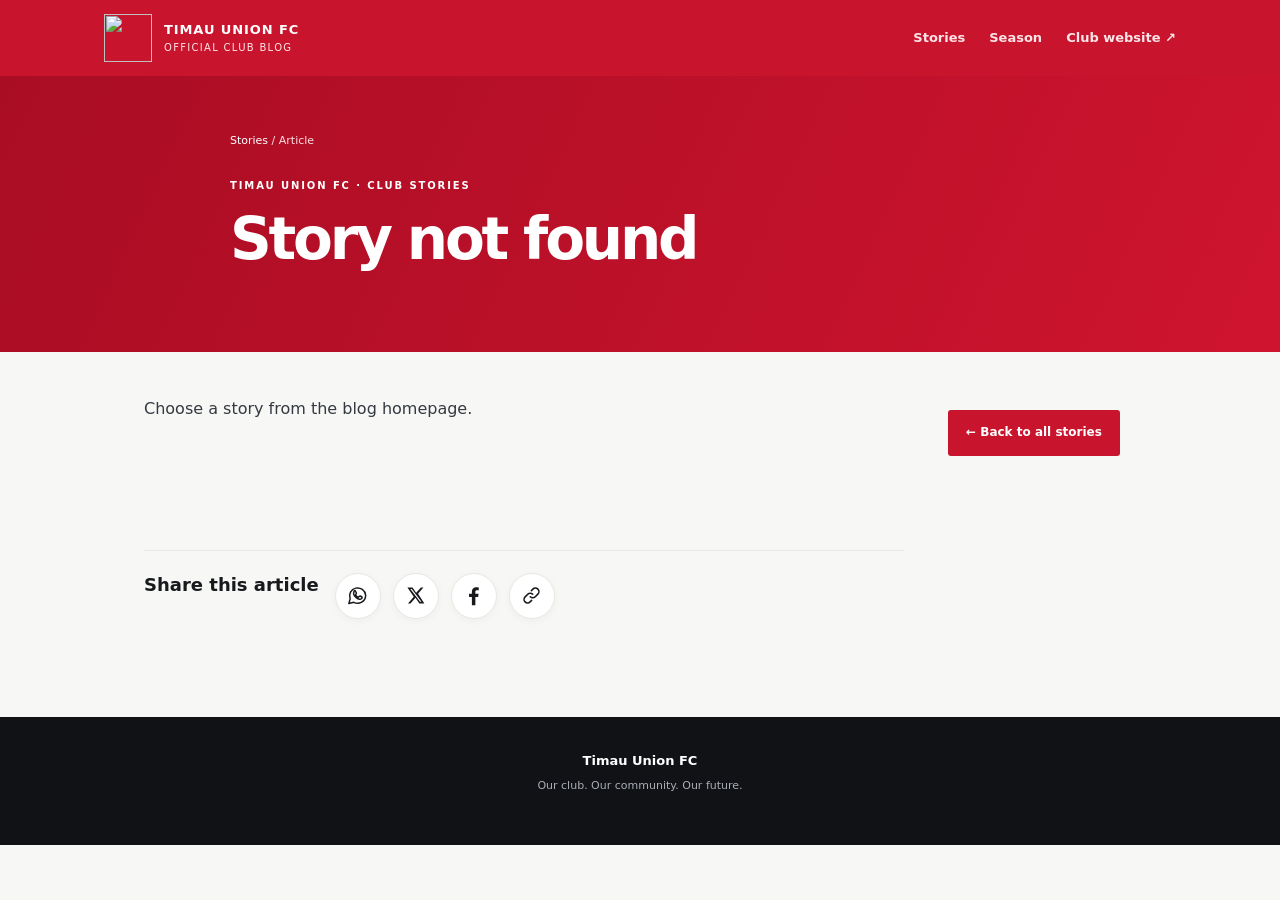
==== stories/betika-meru-football-challenge-2026/index.html @ c13730aa "Add clean URL for Betika Meru Challenge story" ====
<!doctype html>
<html lang="en"><head><meta charset="utf-8"><meta name="viewport" content="width=device-width, initial-scale=1"><title>Timau Union FC story</title><meta name="description" content="Stories from Timau Union FC."><meta name="theme-color" content="#c9142d"><link rel="icon" href="https://timauunionfc.co.ke/assets/club-crest.jpg" type="image/jpeg"><link rel="stylesheet" href="/assets/styles.css"><link rel="stylesheet" href="/assets/blog-content.css"><meta property="og:site_name" content="Timau Union FC Blog"></head>
<body><a class="skip-link" href="#story-main">Skip to story</a><header class="site-header"><div class="header-inner"><a class="brand" href="/"><img src="https://timauunionfc.co.ke/assets/club-crest.jpg" alt="" width="48" height="48"><span><strong>TIMAU UNION FC</strong><small>OFFICIAL CLUB BLOG</small></span></a><nav aria-label="Main navigation"><a href="/">Stories</a><a href="https://timauunionfc.co.ke/season.html">Season</a><a href="https://timauunionfc.co.ke/">Club website ↗</a></nav></div></header><main id="story-main"><header class="article-hero"><div class="article-hero-inner"><div class="breadcrumbs"><a href="/">Stories</a> / Article</div><p class="eyebrow">TIMAU UNION FC · CLUB STORIES</p><h1 id="story-title">Loading story…</h1><p id="story-excerpt" class="article-deck"></p><div class="article-byline" id="story-byline"></div></div></header><article class="article-layout"><div id="story-image-wrap" hidden><img id="story-image" class="dynamic-story-image" alt=""></div><div id="story-body" class="article-content"><p>Loading the article…</p></div><p><a class="button button-red" href="/">← Back to all stories</a></p><section class="story-share" aria-label="Share this article"><h2>Share this article</h2><div class="story-share-links">
<a class="share-icon share-whatsapp" data-share-page data-share="whatsapp" aria-label="Share on WhatsApp" title="Share on WhatsApp" target="_blank" rel="noopener noreferrer"><svg viewBox="0 0 24 24" aria-hidden="true"><path d="M20.5 11.7a8.4 8.4 0 0 1-12.4 7.4L3 20.4l1.3-4.9A8.4 8.4 0 1 1 20.5 11.7Z"/><path d="M8.2 7.6c.2-.5.5-.5.8-.5h.5c.2 0 .4.1.5.5l.8 1.8c.1.3.1.5-.1.7l-.6.7c-.2.2-.2.4 0 .7.6 1 1.4 1.7 2.4 2.2.3.1.5.1.7-.1l.8-.9c.2-.2.4-.3.7-.2l1.7.8c.3.1.4.3.4.5 0 .3-.2 1.1-.7 1.5-.5.5-1.2.7-2 .6-1-.1-2.3-.7-3.7-1.9-1.2-1-2.1-2.3-2.4-3.4-.3-1 .1-2 .4-2.5Z"/></svg></a>
<a class="share-icon share-x" data-share-page data-share="x" aria-label="Share on X" title="Share on X" target="_blank" rel="noopener noreferrer"><svg viewBox="0 0 24 24" aria-hidden="true"><path d="M18.9 2H22l-6.8 7.8L23.2 22h-6.3l-5-7.1L5.7 22H2.5l7.3-8.4L1.8 2h6.5l4.5 6.5L18.9 2Zm-1.1 18h1.7L7.3 3.9H5.5L17.8 20Z"/></svg></a>
<a class="share-icon share-facebook" data-share-page data-share="facebook" aria-label="Share on Facebook" title="Share on Facebook" target="_blank" rel="noopener noreferrer"><svg viewBox="0 0 24 24" aria-hidden="true"><path d="M13.5 22v-8.9h3l.5-3.5h-3.5V7.4c0-1 .3-1.7 1.8-1.7h1.9V2.6c-.9-.1-1.9-.2-2.8-.2-2.8 0-4.7 1.7-4.7 4.8v2.4H6.6v3.5h3.1V22h3.8Z"/></svg></a>
<button class="share-icon share-link" type="button" data-share-copy aria-label="Copy article link" title="Copy article link"><svg viewBox="0 0 24 24" aria-hidden="true"><path d="M10.6 13.4a4 4 0 0 0 5.7 0l3-3a4 4 0 0 0-5.7-5.7l-1.7 1.7"/><path d="M13.4 10.6a4 4 0 0 0-5.7 0l-3 3a4 4 0 0 0 5.7 5.7l1.7-1.7"/></svg></button>
<span class="share-copy-status" aria-live="polite"></span></div></section></article></main><footer class="site-footer"><a class="footer-brand" href="https://timauunionfc.co.ke/">Timau Union FC</a><p>Our club. Our community. Our future.</p></footer><script src="https://cdn.jsdelivr.net/npm/@supabase/supabase-js@2"></script><script src="/assets/blog-config.js"></script><script src="/assets/brand.js" defer></script><script src="/assets/story.js" defer></script><script src="/assets/site.js" defer></script></body></html>
---- assets/styles.css ----
:root{--red:#c9142d;--red-dark:#930c20;--ink:#17191d;--muted:#666b75;--paper:#f7f7f5;--line:#e7e7e4;--white:#fff;--lime:#e5f04a;--max:1120px}
*{box-sizing:border-box}html{scroll-behavior:smooth}body{margin:0;background:var(--paper);color:var(--ink);font-family:Inter,system-ui,-apple-system,BlinkMacSystemFont,"Segoe UI",sans-serif;line-height:1.65}a{color:inherit}img{max-width:100%}.skip-link{position:absolute;left:-9999px;top:8px;background:#fff;padding:10px;z-index:99}.skip-link:focus{left:8px}.site-header{background:#fff;border-bottom:1px solid var(--line)}.header-inner{max-width:var(--max);margin:auto;padding:14px 24px;display:flex;align-items:center;justify-content:space-between;gap:24px}.brand{display:flex;align-items:center;gap:12px;text-decoration:none}.brand img{object-fit:contain}.brand span{display:grid;line-height:1.25}.brand strong{font-size:13px;letter-spacing:.07em}.brand small{font-size:10px;color:var(--muted);letter-spacing:.13em;margin-top:4px}.site-header nav{display:flex;align-items:center;gap:24px;font-size:13px;font-weight:700}.site-header nav a{text-decoration:none;color:#555b63}.site-header nav a:hover,.site-header nav a.active{color:var(--red)}.hero{position:relative;overflow:hidden;background:linear-gradient(115deg,#a90d24 0%,#cf142e 58%,#e3293e 100%);color:#fff;min-height:390px;display:flex;align-items:center}.hero-content{position:relative;z-index:2;width:min(var(--max),100%);margin:auto;padding:66px 24px}.eyebrow{font-size:10px;letter-spacing:.19em;font-weight:800;margin:0 0 14px}.hero .eyebrow{color:#ffe4e7}.hero h1{font-size:clamp(36px,6vw,64px);line-height:1.05;letter-spacing:-.055em;max-width:680px;margin:0;font-weight:900}.hero h1 span{color:var(--lime);display:block}.hero-copy{font-size:16px;color:#ffeaed;max-width:510px;margin:20px 0 28px}.button{display:inline-flex;align-items:center;justify-content:center;gap:12px;text-decoration:none;font-size:12px;font-weight:800;padding:13px 18px;border-radius:3px;transition:transform .15s,background .15s}.button:hover{transform:translateY(-2px)}.button-light{background:#fff;color:var(--red-dark)}.button-red{background:var(--red);color:#fff}.hero-mark{position:absolute;right:max(calc((100vw - var(--max))/2 + 20px),5vw);top:50%;transform:translateY(-50%);width:280px;height:280px;border:2px solid #ffffff22;border-radius:50%;display:grid;place-items:center;color:#ffffff18;font-size:150px;font-weight:900;letter-spacing:-.12em}.hero-mark:before,.hero-mark:after{content:"";position:absolute;border:1px solid #ffffff24;border-radius:50%;inset:22px}.hero-mark:after{inset:48px}.hero-mark i{position:absolute;width:34px;height:34px;border:8px solid var(--lime);border-radius:50%;right:38px;top:62px}.content-section{max-width:var(--max);margin:auto;padding:64px 24px 70px}.section-heading{display:flex;align-items:end;justify-content:space-between;gap:20px;margin-bottom:26px}.eyebrow.red{color:var(--red);margin-bottom:7px}.section-heading h2,.updates-strip h2,.club-banner h2{font-size:clamp(25px,3vw,36px);line-height:1.15;letter-spacing:-.045em;margin:0;font-weight:900}.text-link{font-size:12px;font-weight:800;text-decoration:none;color:var(--red);padding-bottom:5px}.story-grid{display:grid;grid-template-columns:1fr 1fr;gap:22px}.story-card{background:#fff;border:1px solid var(--line);min-width:0}.story-image{min-height:230px;display:flex;flex-direction:column;justify-content:flex-end;position:relative;overflow:hidden;padding:24px;color:#fff;text-decoration:none;background:#222}.image-red{background:linear-gradient(135deg,#79091b,#cf142e 65%,#f15a60)}.image-dark{background:linear-gradient(135deg,#17191d,#373b43 65%,#8d1024)}.story-image:before{content:"";position:absolute;width:210px;height:210px;border:1px solid #ffffff30;border-radius:50%;right:-32px;top:-50px;box-shadow:0 0 0 22px #ffffff08,0 0 0 45px #ffffff06}.story-image:after{content:"";position:absolute;width:90px;height:90px;border:13px solid var(--lime);border-radius:50%;right:45px;top:45px;opacity:.9}.image-kicker,.image-title{position:relative;z-index:1}.image-kicker{font-size:9px;letter-spacing:.18em;font-weight:900;color:var(--lime)}.image-title{font-size:clamp(22px,3vw,34px);font-weight:900;line-height:1.08;letter-spacing:-.04em;max-width:320px;margin-top:8px}.image-ball{position:absolute;right:70px;top:69px;z-index:2;color:#fff;font-size:36px;line-height:1}.story-body{padding:23px 24px 25px}.story-meta{display:flex;gap:9px;flex-wrap:wrap;color:var(--muted);font-size:10px;font-weight:700;margin:0 0 11px}.story-body h3{font-size:21px;line-height:1.25;letter-spacing:-.035em;margin:0 0 12px;font-weight:850}.story-body h3 a{text-decoration:none}.story-body h3 a:hover{color:var(--red)}.story-body>p:not(.story-meta){font-size:13px;color:#5d626b;margin:0 0 18px}.read-link{display:inline-flex;gap:10px;align-items:center;font-size:11px;color:var(--red);font-weight:900;text-decoration:none}.updates-strip{margin-top:40px;padding:27px 30px;background:#efefec;display:flex;justify-content:space-between;align-items:center;gap:24px}.updates-strip h2{font-size:23px}.updates-strip p:not(.eyebrow){font-size:12px;color:#5f636a;max-width:600px;margin:9px 0 0}.updates-strip .eyebrow{color:var(--red);margin-bottom:8px}.club-banner{background:#191b20;color:#fff;padding:42px max(calc((100vw - var(--max))/2 + 24px),24px);display:flex;justify-content:space-between;align-items:center;gap:30px}.club-banner .eyebrow{color:var(--lime)}.club-banner h2{font-size:27px}.club-banner p:not(.eyebrow){color:#bfc2c8;font-size:12px;margin-bottom:0}.banner-links{display:flex;gap:10px;flex-wrap:wrap}.banner-links a{border:1px solid #464950;padding:10px 13px;text-decoration:none;font-size:11px;font-weight:800;border-radius:3px}.banner-links a:hover{border-color:var(--lime)}.site-footer{text-align:center;padding:30px 20px 35px;background:#111216;color:#fff}.footer-brand{font-weight:900;text-decoration:none;font-size:13px}.site-footer p{color:#aaaeb6;font-size:11px;margin:4px 0 15px}.site-footer small{color:#777c85;font-size:10px}.site-footer small a{color:#c5c8ce}.article-hero{background:linear-gradient(115deg,#a90d24,#cf142e);color:#fff;padding:56px 24px 60px}.article-hero-inner{max-width:820px;margin:auto}.breadcrumbs{font-size:11px;color:#ffdfe3;margin-bottom:28px}.breadcrumbs a{color:#fff;text-decoration:none}.article-hero h1{font-size:clamp(34px,6vw,58px);line-height:1.06;letter-spacing:-.055em;margin:0 0 20px;font-weight:900}.article-deck{font-size:17px;max-width:720px;color:#ffe8eb;margin:0 0 22px}.article-byline{font-size:11px;color:#ffdfe3;font-weight:700}.article-layout{max-width:1040px;margin:0 auto;padding:42px 24px 64px;display:grid;grid-template-columns:minmax(0,760px) minmax(180px,1fr);gap:44px}.article-content{font-size:16px;line-height:1.85;color:#353941}.article-content h2{font-size:26px;letter-spacing:-.04em;line-height:1.2;color:var(--ink);margin:34px 0 12px}.article-content p{margin:0 0 20px}.article-content .lead{font-size:18px;color:#25282d}.article-content blockquote{margin:28px 0;padding:4px 0 4px 20px;border-left:4px solid var(--red);font-size:19px;font-weight:800;line-height:1.5;color:#24262b}.article-aside{align-self:start;position:sticky;top:20px}.aside-card{padding:18px;background:#fff;border:1px solid var(--line);margin-bottom:14px}.aside-card h3{font-size:13px;margin:0 0 9px}.aside-card p{font-size:11px;color:var(--muted);margin:0 0 13px}.aside-card a{font-size:11px;font-weight:800;color:var(--red);text-decoration:none}.share-links{display:flex;flex-wrap:wrap;gap:8px}.share-links a{display:inline-block;padding:8px 10px;background:#f1f1ef;color:#282a2e;border-radius:2px;font-size:10px}.story-navigation{display:grid;grid-template-columns:1fr 1fr;gap:12px;margin-top:38px}.story-navigation a{background:#fff;border:1px solid var(--line);padding:16px;text-decoration:none}.story-navigation small{display:block;color:var(--muted);font-size:9px;text-transform:uppercase;letter-spacing:.1em}.story-navigation strong{font-size:12px}.related-section{max-width:1040px;margin:0 auto;padding:0 24px 55px}.related-section h2{font-size:23px;letter-spacing:-.04em}.related-card{background:#fff;border:1px solid var(--line);padding:18px;max-width:500px}.related-card a{font-weight:800;text-decoration:none}.related-card p{font-size:12px;color:var(--muted)}@media(max-width:700px){.header-inner{padding:12px 16px;gap:12px}.brand img{width:40px;height:40px}.brand strong{font-size:11px}.brand small{font-size:8px}.site-header nav{gap:12px;font-size:11px}.site-header nav a:nth-child(2){display:none}.hero{min-height:360px}.hero-content{padding:58px 20px}.hero-mark{right:-90px;width:230px;height:230px;opacity:.55}.hero h1{font-size:clamp(37px,11vw,54px);max-width:510px}.hero-copy{font-size:14px;max-width:430px}.content-section{padding:43px 16px 48px}.section-heading{align-items:start}.section-heading h2{font-size:29px}.text-link{max-width:115px;text-align:right}.story-grid{grid-template-columns:1fr;gap:16px}.story-image{min-height:205px}.story-body{padding:20px}.updates-strip{padding:22px;align-items:start;flex-direction:column}.club-banner{padding:32px 20px;align-items:start;flex-direction:column}.article-hero{padding:36px 20px 42px}.article-hero h1{font-size:clamp(34px,10vw,48px)}.article-deck{font-size:15px}.article-layout{display:block;padding:30px 20px 44px}.article-content{font-size:15px}.article-content h2{font-size:24px}.article-aside{position:static;margin-top:30px}.story-navigation{grid-template-columns:1fr}.related-section{padding:0 20px 40px}}@media(prefers-reduced-motion:reduce){html{scroll-behavior:auto}*,*:before,*:after{transition:none!important}}

/* Blog homepage enhancements: lightweight, responsive and keyboard accessible. */
:focus-visible{outline:3px solid #f3e94b;outline-offset:3px}
.site-header{background:var(--red);color:#fff;border-bottom:0}.site-header nav a,.brand small{color:#ffe5e8}.site-header nav a:hover,.site-header nav a.active{color:#fff;text-decoration:underline;text-underline-offset:5px}.brand strong{color:#fff}.menu-toggle{display:none;border:1px solid #ffffff80;background:transparent;color:#fff;padding:9px 12px;font:inherit;font-size:12px;font-weight:800;border-radius:3px}
.hero{background-image:linear-gradient(90deg,rgba(112,5,24,.97) 0%,rgba(166,9,34,.91) 48%,rgba(139,8,29,.55) 100%),url('/assets/hero-matchday.jpg');background-position:center;background-size:cover}.hero-content{max-width:var(--max);padding-top:62px;padding-bottom:62px}.hero h1{max-width:760px;font-size:clamp(34px,5.2vw,61px)}.hero-copy{max-width:560px}.hero-actions{display:flex;flex-wrap:wrap;gap:10px}.button-whatsapp{background:#fff;color:#126c3b}.hero-photo-slot{display:none}
.category-filters{display:flex;flex-wrap:wrap;gap:8px;margin:0 0 24px}.filter-button{border:1px solid #d7d7d2;background:#fff;color:#303238;padding:10px 15px;border-radius:999px;font:inherit;font-size:12px;font-weight:800;cursor:pointer}.filter-button:hover{border-color:var(--red);color:var(--red)}.filter-button.is-active{background:var(--red);border-color:var(--red);color:#fff}.filter-empty{padding:18px;background:#fff;border:1px dashed #c9c9c3;color:#555b63;font-size:13px}.load-more{display:flex;margin:24px auto 0;border:0;cursor:pointer;font:inherit}.fixture-card{background:#fff;border-left:4px solid var(--red);padding:14px 16px;margin-top:18px;max-width:570px}.fixture-card strong{font-size:14px}.fixture-card p{margin:4px 0 0!important}.support-section{max-width:var(--max);margin:0 auto;padding:38px 24px 48px;display:grid;grid-template-columns:auto minmax(0,1fr) auto;align-items:center;gap:22px;background:#fff}.support-crest img{object-fit:contain}.support-section h2{font-size:clamp(24px,3vw,32px);line-height:1.15;letter-spacing:-.04em;margin:0}.support-section p:not(.eyebrow){font-size:13px;color:#555b63;max-width:680px;margin:10px 0 0}.support-section .eyebrow{margin-bottom:7px}.footer-crest{display:block;object-fit:contain;margin:0 auto 10px}.site-footer .button{margin:8px auto 16px}.site-footer small{display:block}.site-footer small a{text-underline-offset:3px}
@media(max-width:700px){.header-inner{position:relative;flex-wrap:wrap}.menu-toggle{display:block;margin-left:auto}.site-header nav{display:none;width:100%;flex-direction:column;align-items:stretch;gap:0;padding-top:6px}.site-header nav.is-open{display:flex}.site-header nav a{padding:11px 2px;border-top:1px solid #ffffff30}.site-header nav a:nth-child(2){display:block}.hero{min-height:0;background-position:58% center}.hero-content{padding:47px 18px 44px}.hero h1{font-size:clamp(34px,9.6vw,43px);line-height:1.08;max-width:100%;overflow-wrap:break-word}.hero-copy{font-size:14px}.hero-actions{align-items:stretch;flex-direction:column;max-width:280px}.hero-actions .button{width:100%}.category-filters{gap:7px}.filter-button{padding:9px 11px;font-size:11px}.support-section{margin:0;padding:30px 18px;grid-template-columns:48px minmax(0,1fr);gap:14px}.support-crest img{width:46px;height:46px}.support-section .button{grid-column:1/-1;justify-self:start}.updates-strip .button{max-width:100%}.site-footer{padding:28px 16px 32px}}
@media(min-width:701px) and (max-width:900px){.hero-mark{opacity:.35}.site-header nav{gap:14px}}
@media(prefers-reduced-motion:reduce){.button:hover{transform:none}}

.story-search{display:flex;align-items:center;gap:12px;margin:0 0 16px;max-width:560px}.story-search label{font-size:12px;font-weight:800;white-space:nowrap}.story-search input{min-width:0;flex:1;padding:11px 13px;border:1px solid #d7d7d2;border-radius:3px;font:inherit;font-size:13px;background:#fff;color:var(--ink)}.story-search input:focus-visible{outline:3px solid var(--red);outline-offset:2px}.story-card[hidden]{display:none}@media(max-width:420px){.story-search{align-items:stretch;flex-direction:column;gap:5px}.story-search input{width:100%}}

.hero-photo-slot{display:flex;position:absolute;right:max(calc((100vw - var(--max))/2 + 22px),4vw);bottom:30px;z-index:2;flex-direction:column;justify-content:center;gap:5px;width:230px;min-height:96px;padding:16px;border:1px dashed #ffffff90;border-radius:4px;background:#4f0716a8;color:#fff;font-size:12px;font-weight:800}.hero-photo-slot small{font-size:10px;font-weight:500;color:#ffe0e5}@media(max-width:700px){.hero-photo-slot{position:relative;right:auto;bottom:auto;width:auto;min-height:0;margin:0 18px 24px;display:flex}.hero{display:block}.hero-content{padding-bottom:24px}}
---- assets/blog-content.css ----
.story-card-photo{position:absolute;inset:0;width:100%;height:100%;object-fit:cover;opacity:.48}.story-image .image-kicker,.story-image .image-title{z-index:2}.homepage-announcements{display:grid;gap:10px;margin-top:16px}.homepage-announcement,.active-sponsor{background:#fff;border:1px solid var(--line);padding:16px}.homepage-announcement h3,.active-sponsor h3{font-size:16px;line-height:1.3;margin:0 0 6px}.homepage-announcement p,.active-sponsor p{font-size:13px;margin:0 0 8px}.active-sponsors{grid-column:1/-1;display:flex;gap:12px;flex-wrap:wrap;margin-top:18px}.active-sponsors>.eyebrow{width:100%;margin:0}.active-sponsor{flex:1 1 220px;min-width:0}.sponsor-content-image{width:100%;max-height:140px;object-fit:contain;margin-bottom:10px}.dynamic-story-image{display:block;width:100%;max-height:520px;object-fit:cover;margin:0 0 28px}.story-share{display:flex;gap:16px;flex-wrap:wrap;margin:22px 0}.story-share a{font-size:12px;font-weight:800;color:var(--red)}@media(max-width:600px){.story-card-photo{opacity:.38}.active-sponsors{display:grid}.active-sponsor{min-width:0}}
.hero-photo-slot.has-photo{border:0;background:#1b1b1b;padding:0;overflow:hidden;box-shadow:0 12px 35px #5d071b55}
.hero-photo-slot.has-photo #hero-photo-image{display:block;position:absolute;inset:0;width:100%;height:100%;max-width:none;object-fit:cover;opacity:1}
.hero-photo-slot.has-photo:after{content:"";position:absolute;inset:0;background:linear-gradient(0deg,#10111699,transparent 65%);pointer-events:none}
.hero-photo-slot.has-photo .hero-fallback-title{display:none}
.hero-photo-slot.has-photo{min-height:190px;width:270px}
.library-thumb{width:100%;height:100px;max-height:100px;object-fit:cover;border-radius:3px;background:#f2f2f0}
@media(max-width:700px){.hero-photo-slot.has-photo{width:auto;min-height:190px;margin:0 18px 24px}.hero-photo-slot.has-photo #hero-photo-image{min-height:190px}}

.story-share{border-top:1px solid var(--line);padding-top:22px;margin:34px 0}
.story-share h2{font-size:18px;line-height:1.3;margin:0 0 14px;color:var(--ink)}
.story-share-links{display:flex;align-items:center;flex-wrap:wrap;gap:12px}
.story-share-links .share-icon{display:inline-flex;align-items:center;justify-content:center;width:46px;height:46px;padding:0;border:1px solid var(--line);border-radius:50%;background:#fff;color:var(--ink);text-decoration:none;cursor:pointer;box-shadow:0 2px 8px #17191d0a;transition:transform .16s ease,background .16s ease,color .16s ease,border-color .16s ease}
.story-share-links .share-icon svg{display:block;width:21px;height:21px;fill:currentColor}
.story-share-links .share-whatsapp svg{width:23px;height:23px;fill:none;stroke:currentColor;stroke-width:1.55;stroke-linecap:round;stroke-linejoin:round}
.story-share-links .share-x svg{width:19px;height:19px}
.story-share-links .share-facebook svg{width:22px;height:22px}
.story-share-links .share-link svg{fill:none;stroke:currentColor;stroke-width:1.8;stroke-linecap:round;stroke-linejoin:round}
.story-share-links .share-icon:hover{transform:translateY(-2px);background:var(--red);border-color:var(--red);color:#fff}
.story-share-links .share-icon:focus-visible{outline:3px solid var(--lime);outline-offset:3px}
.share-copy-status{font-size:12px;color:var(--muted);min-height:1.5em}
@media(max-width:600px){.story-share-links{gap:10px}.story-share-links .share-icon{width:44px;height:44px}}
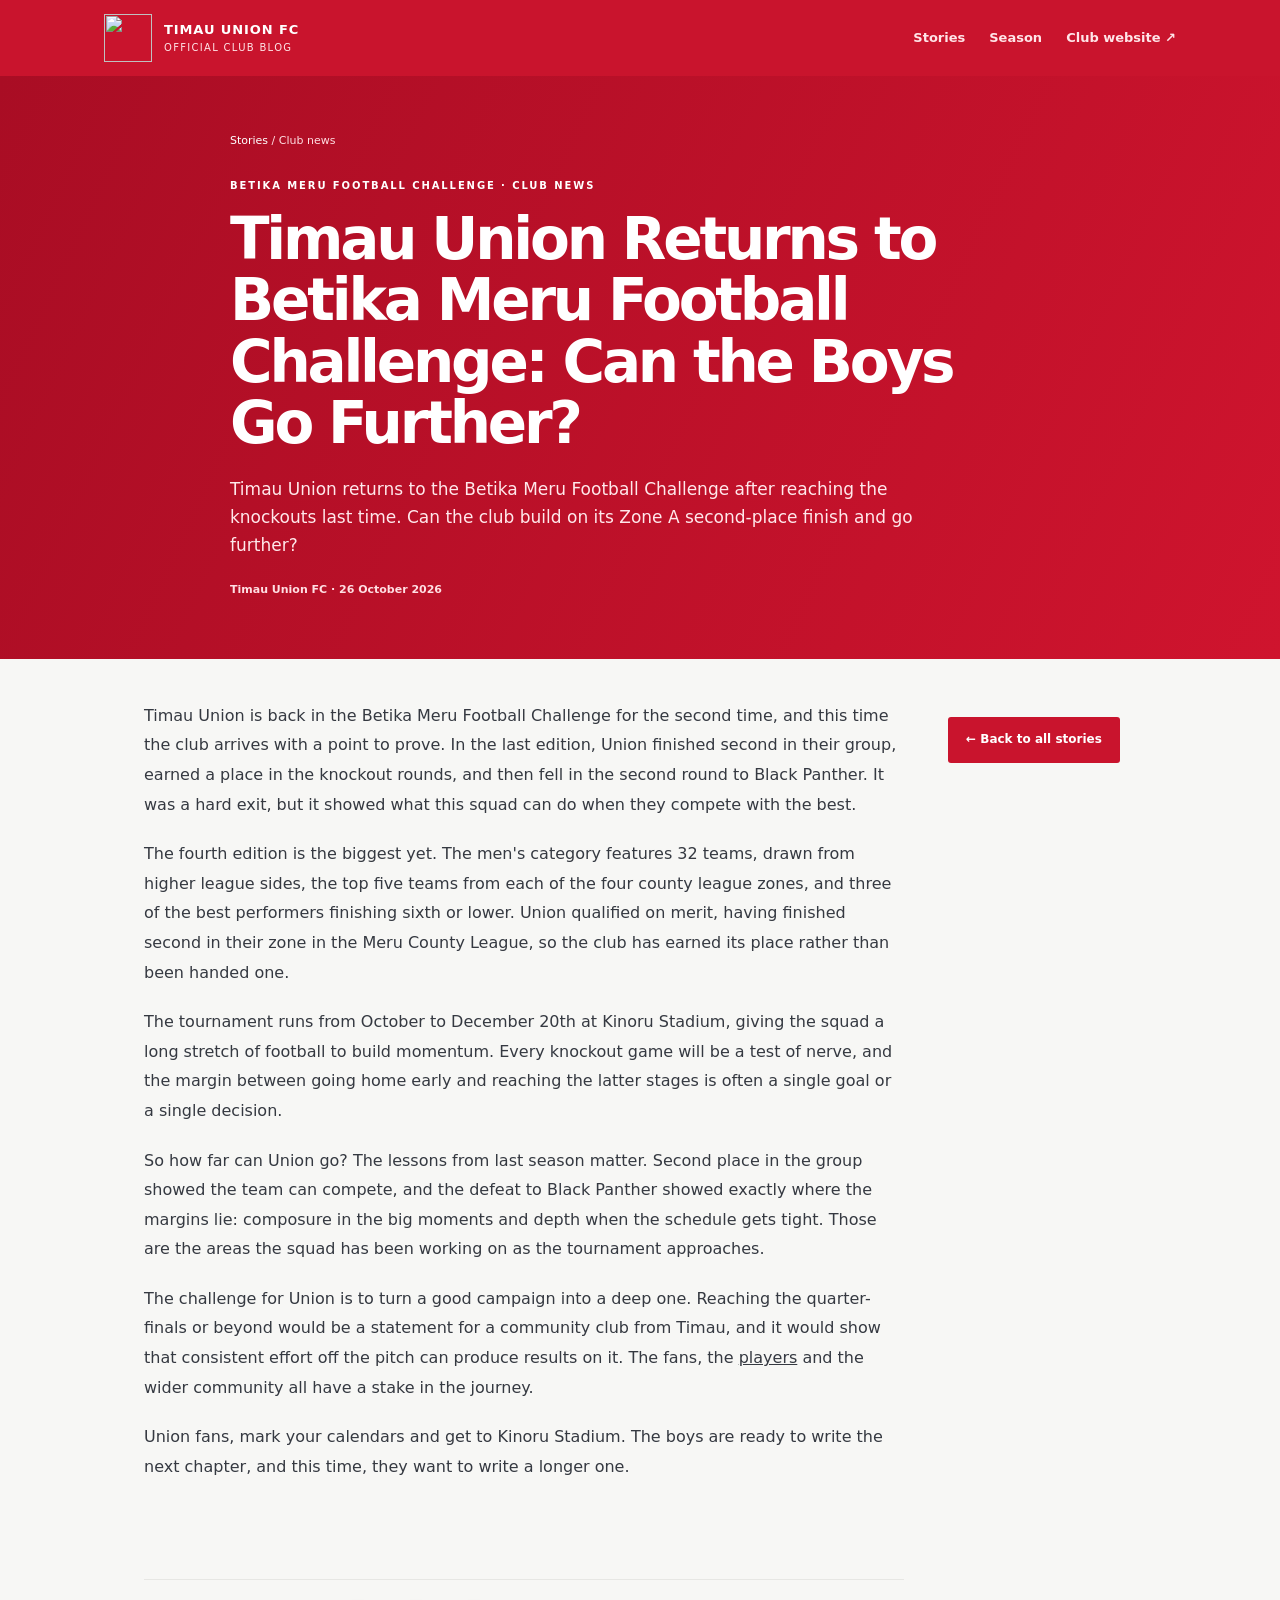
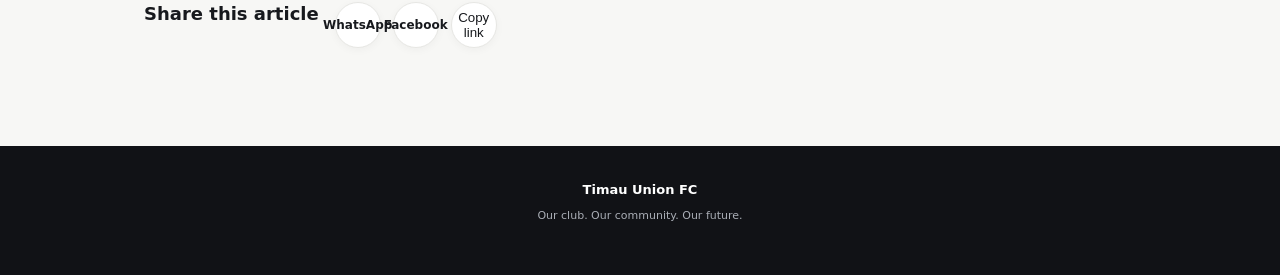
==== commit bf4ea4a8: "Publish Betika Meru Football Challenge story" ====
--- a/stories/betika-meru-football-challenge-2026/index.html
+++ b/stories/betika-meru-football-challenge-2026/index.html
@@ -1,8 +1,8 @@
 <!doctype html>
-<html lang="en"><head><meta charset="utf-8"><meta name="viewport" content="width=device-width, initial-scale=1"><title>Timau Union FC story</title><meta name="description" content="Stories from Timau Union FC."><meta name="theme-color" content="#c9142d"><link rel="icon" href="https://timauunionfc.co.ke/assets/club-crest.jpg" type="image/jpeg"><link rel="stylesheet" href="/assets/styles.css"><link rel="stylesheet" href="/assets/blog-content.css"><meta property="og:site_name" content="Timau Union FC Blog"></head>
-<body><a class="skip-link" href="#story-main">Skip to story</a><header class="site-header"><div class="header-inner"><a class="brand" href="/"><img src="https://timauunionfc.co.ke/assets/club-crest.jpg" alt="" width="48" height="48"><span><strong>TIMAU UNION FC</strong><small>OFFICIAL CLUB BLOG</small></span></a><nav aria-label="Main navigation"><a href="/">Stories</a><a href="https://timauunionfc.co.ke/season.html">Season</a><a href="https://timauunionfc.co.ke/">Club website ↗</a></nav></div></header><main id="story-main"><header class="article-hero"><div class="article-hero-inner"><div class="breadcrumbs"><a href="/">Stories</a> / Article</div><p class="eyebrow">TIMAU UNION FC · CLUB STORIES</p><h1 id="story-title">Loading story…</h1><p id="story-excerpt" class="article-deck"></p><div class="article-byline" id="story-byline"></div></div></header><article class="article-layout"><div id="story-image-wrap" hidden><img id="story-image" class="dynamic-story-image" alt=""></div><div id="story-body" class="article-content"><p>Loading the article…</p></div><p><a class="button button-red" href="/">← Back to all stories</a></p><section class="story-share" aria-label="Share this article"><h2>Share this article</h2><div class="story-share-links">
-<a class="share-icon share-whatsapp" data-share-page data-share="whatsapp" aria-label="Share on WhatsApp" title="Share on WhatsApp" target="_blank" rel="noopener noreferrer"><svg viewBox="0 0 24 24" aria-hidden="true"><path d="M20.5 11.7a8.4 8.4 0 0 1-12.4 7.4L3 20.4l1.3-4.9A8.4 8.4 0 1 1 20.5 11.7Z"/><path d="M8.2 7.6c.2-.5.5-.5.8-.5h.5c.2 0 .4.1.5.5l.8 1.8c.1.3.1.5-.1.7l-.6.7c-.2.2-.2.4 0 .7.6 1 1.4 1.7 2.4 2.2.3.1.5.1.7-.1l.8-.9c.2-.2.4-.3.7-.2l1.7.8c.3.1.4.3.4.5 0 .3-.2 1.1-.7 1.5-.5.5-1.2.7-2 .6-1-.1-2.3-.7-3.7-1.9-1.2-1-2.1-2.3-2.4-3.4-.3-1 .1-2 .4-2.5Z"/></svg></a>
-<a class="share-icon share-x" data-share-page data-share="x" aria-label="Share on X" title="Share on X" target="_blank" rel="noopener noreferrer"><svg viewBox="0 0 24 24" aria-hidden="true"><path d="M18.9 2H22l-6.8 7.8L23.2 22h-6.3l-5-7.1L5.7 22H2.5l7.3-8.4L1.8 2h6.5l4.5 6.5L18.9 2Zm-1.1 18h1.7L7.3 3.9H5.5L17.8 20Z"/></svg></a>
-<a class="share-icon share-facebook" data-share-page data-share="facebook" aria-label="Share on Facebook" title="Share on Facebook" target="_blank" rel="noopener noreferrer"><svg viewBox="0 0 24 24" aria-hidden="true"><path d="M13.5 22v-8.9h3l.5-3.5h-3.5V7.4c0-1 .3-1.7 1.8-1.7h1.9V2.6c-.9-.1-1.9-.2-2.8-.2-2.8 0-4.7 1.7-4.7 4.8v2.4H6.6v3.5h3.1V22h3.8Z"/></svg></a>
-<button class="share-icon share-link" type="button" data-share-copy aria-label="Copy article link" title="Copy article link"><svg viewBox="0 0 24 24" aria-hidden="true"><path d="M10.6 13.4a4 4 0 0 0 5.7 0l3-3a4 4 0 0 0-5.7-5.7l-1.7 1.7"/><path d="M13.4 10.6a4 4 0 0 0-5.7 0l-3 3a4 4 0 0 0 5.7 5.7l1.7-1.7"/></svg></button>
-<span class="share-copy-status" aria-live="polite"></span></div></section></article></main><footer class="site-footer"><a class="footer-brand" href="https://timauunionfc.co.ke/">Timau Union FC</a><p>Our club. Our community. Our future.</p></footer><script src="https://cdn.jsdelivr.net/npm/@supabase/supabase-js@2"></script><script src="/assets/blog-config.js"></script><script src="/assets/brand.js" defer></script><script src="/assets/story.js" defer></script><script src="/assets/site.js" defer></script></body></html>+<html lang="en"><head><meta charset="utf-8"><meta name="viewport" content="width=device-width, initial-scale=1"><title>Timau Union Returns to Betika Meru Football Challenge: Can the Boys Go Further? | Timau Union FC</title><meta name="description" content="Timau Union returns to the Betika Meru Football Challenge after reaching the knockouts last time. Can the club build on its Zone A second-place finish and go further?"><link rel="canonical" href="https://blog.timauunionfc.co.ke/stories/betika-meru-football-challenge-2026/"><link rel="icon" href="https://timauunionfc.co.ke/assets/club-crest.jpg" type="image/jpeg"><link rel="stylesheet" href="/assets/styles.css"><link rel="stylesheet" href="/assets/blog-content.css"><meta property="og:type" content="article"><meta property="og:site_name" content="Timau Union FC Blog"><meta property="og:title" content="Timau Union Returns to Betika Meru Football Challenge: Can the Boys Go Further?"><meta property="og:description" content="Timau Union returns to the Betika Meru Football Challenge after reaching the knockouts last time. Can the club build on its Zone A second-place finish and go further?"><meta property="og:url" content="https://blog.timauunionfc.co.ke/stories/betika-meru-football-challenge-2026/"><meta property="og:image" content="https://timauunionfc.co.ke/assets/club-crest.jpg"><meta name="twitter:card" content="summary"></head>
+<body><a class="skip-link" href="#story-main">Skip to story</a><header class="site-header"><div class="header-inner"><a class="brand" href="/"><img src="https://timauunionfc.co.ke/assets/club-crest.jpg" alt="" width="48" height="48"><span><strong>TIMAU UNION FC</strong><small>OFFICIAL CLUB BLOG</small></span></a><nav aria-label="Main navigation"><a href="/">Stories</a><a href="https://timauunionfc.co.ke/season.html">Season</a><a href="https://timauunionfc.co.ke/">Club website ↗</a></nav></div></header><main id="story-main"><header class="article-hero"><div class="article-hero-inner"><div class="breadcrumbs"><a href="/">Stories</a> / Club news</div><p class="eyebrow">BETIKA MERU FOOTBALL CHALLENGE · CLUB NEWS</p><h1>Timau Union Returns to Betika Meru Football Challenge: Can the Boys Go Further?</h1><p class="article-deck">Timau Union returns to the Betika Meru Football Challenge after reaching the knockouts last time. Can the club build on its Zone A second-place finish and go further?</p><div class="article-byline">Timau Union FC · 26 October 2026</div></div></header><article class="article-layout"><div class="article-content"><p>Timau Union is back in the Betika Meru Football Challenge for the second time, and this time the club arrives with a point to prove. In the last edition, Union finished second in their group, earned a place in the knockout rounds, and then fell in the second round to Black Panther. It was a hard exit, but it showed what this squad can do when they compete with the best.</p>
+<p>The fourth edition is the biggest yet. The men's category features 32 teams, drawn from higher league sides, the top five teams from each of the four county league zones, and three of the best performers finishing sixth or lower. Union qualified on merit, having finished second in their zone in the Meru County League, so the club has earned its place rather than been handed one.</p>
+<p>The tournament runs from October to December 20th at Kinoru Stadium, giving the squad a long stretch of football to build momentum. Every knockout game will be a test of nerve, and the margin between going home early and reaching the latter stages is often a single goal or a single decision.</p>
+<p>So how far can Union go? The lessons from last season matter. Second place in the group showed the team can compete, and the defeat to Black Panther showed exactly where the margins lie: composure in the big moments and depth when the schedule gets tight. Those are the areas the squad has been working on as the tournament approaches.</p>
+<p>The challenge for Union is to turn a good campaign into a deep one. Reaching the quarter-finals or beyond would be a statement for a community club from Timau, and it would show that consistent effort off the pitch can produce results on it. The fans, the <a href="https://timauunionfc.co.ke/players.html">players</a> and the wider community all have a stake in the journey.</p>
+<p>Union fans, mark your calendars and get to Kinoru Stadium. The boys are ready to write the next chapter, and this time, they want to write a longer one.</p></div><p><a class="button button-red" href="/">← Back to all stories</a></p><section class="story-share" aria-label="Share this article"><h2>Share this article</h2><div class="story-share-links"><a class="share-icon share-whatsapp" href="https://wa.me/?text=Timau%20Union%20Returns%20to%20Betika%20Meru%20Football%20Challenge%3A%20Can%20the%20Boys%20Go%20Further%3F%20https%3A%2F%2Fblog.timauunionfc.co.ke%2Fstories%2Fbetika-meru-football-challenge-2026%2F" aria-label="Share on WhatsApp" target="_blank" rel="noopener noreferrer">WhatsApp</a><a class="share-icon share-facebook" href="https://www.facebook.com/sharer/sharer.php?u=https%3A%2F%2Fblog.timauunionfc.co.ke%2Fstories%2Fbetika-meru-football-challenge-2026%2F" aria-label="Share on Facebook" target="_blank" rel="noopener noreferrer">Facebook</a><button class="share-icon share-link" type="button" onclick="navigator.clipboard.writeText(location.href).then(()=>this.textContent='Link copied')">Copy link</button></div></section></article></main><footer class="site-footer"><a class="footer-brand" href="https://timauunionfc.co.ke/">Timau Union FC</a><p>Our club. Our community. Our future.</p></footer></body></html>
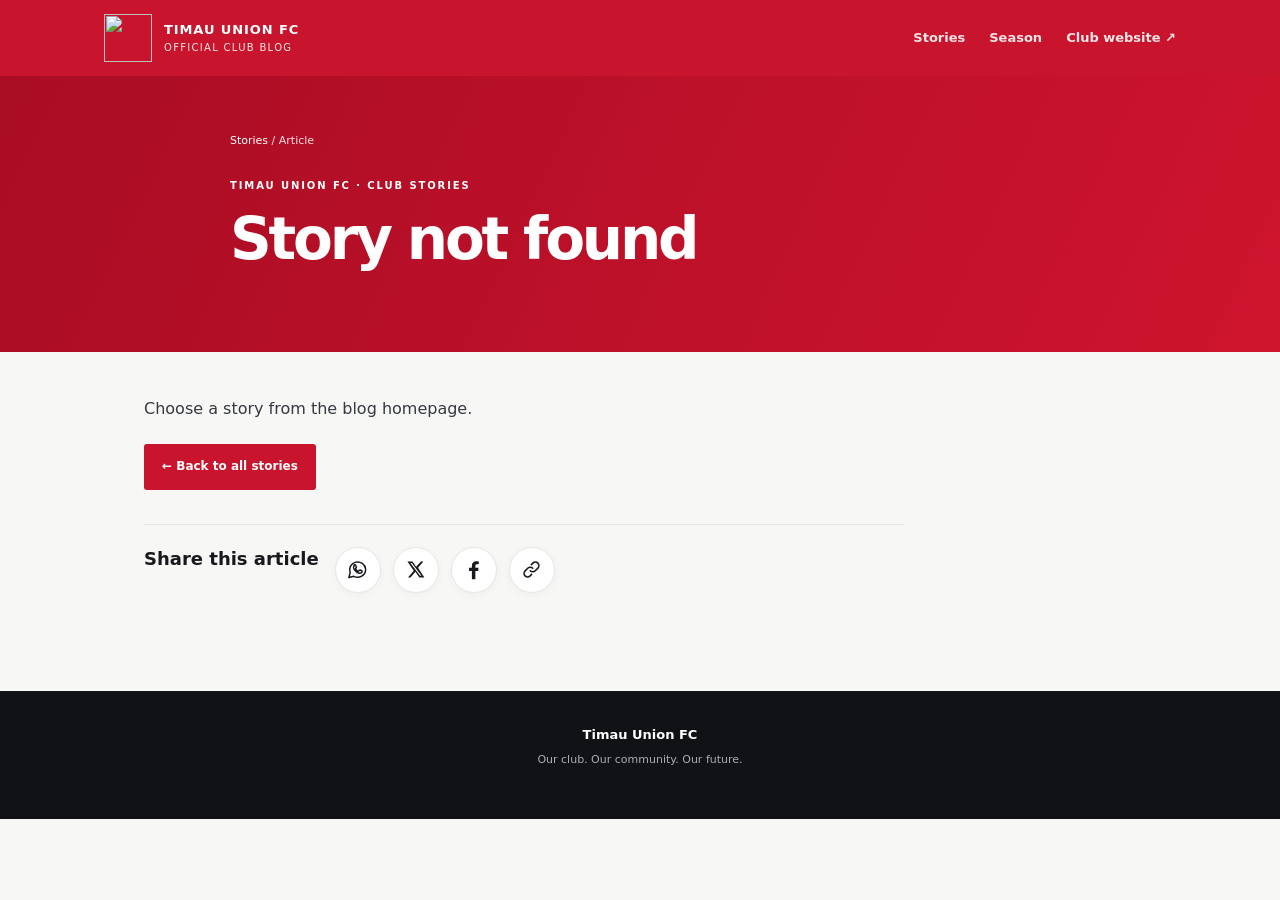
==== commit cf19df5b: "Make Betika story editable and standardize social share icons" ====
--- a/stories/betika-meru-football-challenge-2026/index.html
+++ b/stories/betika-meru-football-challenge-2026/index.html
@@ -1,8 +1,38 @@
 <!doctype html>
-<html lang="en"><head><meta charset="utf-8"><meta name="viewport" content="width=device-width, initial-scale=1"><title>Timau Union Returns to Betika Meru Football Challenge: Can the Boys Go Further? | Timau Union FC</title><meta name="description" content="Timau Union returns to the Betika Meru Football Challenge after reaching the knockouts last time. Can the club build on its Zone A second-place finish and go further?"><link rel="canonical" href="https://blog.timauunionfc.co.ke/stories/betika-meru-football-challenge-2026/"><link rel="icon" href="https://timauunionfc.co.ke/assets/club-crest.jpg" type="image/jpeg"><link rel="stylesheet" href="/assets/styles.css"><link rel="stylesheet" href="/assets/blog-content.css"><meta property="og:type" content="article"><meta property="og:site_name" content="Timau Union FC Blog"><meta property="og:title" content="Timau Union Returns to Betika Meru Football Challenge: Can the Boys Go Further?"><meta property="og:description" content="Timau Union returns to the Betika Meru Football Challenge after reaching the knockouts last time. Can the club build on its Zone A second-place finish and go further?"><meta property="og:url" content="https://blog.timauunionfc.co.ke/stories/betika-meru-football-challenge-2026/"><meta property="og:image" content="https://timauunionfc.co.ke/assets/club-crest.jpg"><meta name="twitter:card" content="summary"></head>
-<body><a class="skip-link" href="#story-main">Skip to story</a><header class="site-header"><div class="header-inner"><a class="brand" href="/"><img src="https://timauunionfc.co.ke/assets/club-crest.jpg" alt="" width="48" height="48"><span><strong>TIMAU UNION FC</strong><small>OFFICIAL CLUB BLOG</small></span></a><nav aria-label="Main navigation"><a href="/">Stories</a><a href="https://timauunionfc.co.ke/season.html">Season</a><a href="https://timauunionfc.co.ke/">Club website ↗</a></nav></div></header><main id="story-main"><header class="article-hero"><div class="article-hero-inner"><div class="breadcrumbs"><a href="/">Stories</a> / Club news</div><p class="eyebrow">BETIKA MERU FOOTBALL CHALLENGE · CLUB NEWS</p><h1>Timau Union Returns to Betika Meru Football Challenge: Can the Boys Go Further?</h1><p class="article-deck">Timau Union returns to the Betika Meru Football Challenge after reaching the knockouts last time. Can the club build on its Zone A second-place finish and go further?</p><div class="article-byline">Timau Union FC · 26 October 2026</div></div></header><article class="article-layout"><div class="article-content"><p>Timau Union is back in the Betika Meru Football Challenge for the second time, and this time the club arrives with a point to prove. In the last edition, Union finished second in their group, earned a place in the knockout rounds, and then fell in the second round to Black Panther. It was a hard exit, but it showed what this squad can do when they compete with the best.</p>
-<p>The fourth edition is the biggest yet. The men's category features 32 teams, drawn from higher league sides, the top five teams from each of the four county league zones, and three of the best performers finishing sixth or lower. Union qualified on merit, having finished second in their zone in the Meru County League, so the club has earned its place rather than been handed one.</p>
-<p>The tournament runs from October to December 20th at Kinoru Stadium, giving the squad a long stretch of football to build momentum. Every knockout game will be a test of nerve, and the margin between going home early and reaching the latter stages is often a single goal or a single decision.</p>
-<p>So how far can Union go? The lessons from last season matter. Second place in the group showed the team can compete, and the defeat to Black Panther showed exactly where the margins lie: composure in the big moments and depth when the schedule gets tight. Those are the areas the squad has been working on as the tournament approaches.</p>
-<p>The challenge for Union is to turn a good campaign into a deep one. Reaching the quarter-finals or beyond would be a statement for a community club from Timau, and it would show that consistent effort off the pitch can produce results on it. The fans, the <a href="https://timauunionfc.co.ke/players.html">players</a> and the wider community all have a stake in the journey.</p>
-<p>Union fans, mark your calendars and get to Kinoru Stadium. The boys are ready to write the next chapter, and this time, they want to write a longer one.</p></div><p><a class="button button-red" href="/">← Back to all stories</a></p><section class="story-share" aria-label="Share this article"><h2>Share this article</h2><div class="story-share-links"><a class="share-icon share-whatsapp" href="https://wa.me/?text=Timau%20Union%20Returns%20to%20Betika%20Meru%20Football%20Challenge%3A%20Can%20the%20Boys%20Go%20Further%3F%20https%3A%2F%2Fblog.timauunionfc.co.ke%2Fstories%2Fbetika-meru-football-challenge-2026%2F" aria-label="Share on WhatsApp" target="_blank" rel="noopener noreferrer">WhatsApp</a><a class="share-icon share-facebook" href="https://www.facebook.com/sharer/sharer.php?u=https%3A%2F%2Fblog.timauunionfc.co.ke%2Fstories%2Fbetika-meru-football-challenge-2026%2F" aria-label="Share on Facebook" target="_blank" rel="noopener noreferrer">Facebook</a><button class="share-icon share-link" type="button" onclick="navigator.clipboard.writeText(location.href).then(()=>this.textContent='Link copied')">Copy link</button></div></section></article></main><footer class="site-footer"><a class="footer-brand" href="https://timauunionfc.co.ke/">Timau Union FC</a><p>Our club. Our community. Our future.</p></footer></body></html>+<html lang="en">
+<head>
+<meta charset="utf-8"><meta name="viewport" content="width=device-width, initial-scale=1">
+<title>Timau Union Returns to Betika Meru Football Challenge: Can the Boys Go Further? | Timau Union FC Blog</title>
+<meta name="description" content="Timau Union returns to the Betika Meru Football Challenge after reaching the knockouts last time. Can the club build on its Zone A second-place finish and go further?">
+<link rel="canonical" href="https://blog.timauunionfc.co.ke/stories/betika-meru-football-challenge-2026/">
+<link rel="icon" href="https://timauunionfc.co.ke/assets/club-crest.jpg" type="image/jpeg">
+<link rel="stylesheet" href="/assets/styles.css"><link rel="stylesheet" href="/assets/blog-content.css">
+<meta property="og:type" content="article"><meta property="og:site_name" content="Timau Union FC Blog">
+<meta property="og:title" content="Timau Union Returns to Betika Meru Football Challenge: Can the Boys Go Further?">
+<meta property="og:description" content="Timau Union returns to the Betika Meru Football Challenge after reaching the knockouts last time. Can the club build on its Zone A second-place finish and go further?">
+<meta property="og:url" content="https://blog.timauunionfc.co.ke/stories/betika-meru-football-challenge-2026/">
+<meta property="og:image" content="https://timauunionfc.co.ke/assets/club-crest.jpg">
+<meta name="twitter:card" content="summary"><meta name="twitter:title" content="Timau Union Returns to Betika Meru Football Challenge: Can the Boys Go Further?">
+<meta name="twitter:description" content="Timau Union returns to the Betika Meru Football Challenge. Can the boys go further?">
+</head>
+<body>
+<a class="skip-link" href="#story-main">Skip to story</a>
+<header class="site-header"><div class="header-inner"><a class="brand" href="/"><img src="https://timauunionfc.co.ke/assets/club-crest.jpg" alt="" width="48" height="48"><span><strong>TIMAU UNION FC</strong><small>OFFICIAL CLUB BLOG</small></span></a><nav aria-label="Main navigation"><a href="/">Stories</a><a href="https://timauunionfc.co.ke/season.html">Season</a><a href="https://timauunionfc.co.ke/">Club website ↗</a></nav></div></header>
+<main id="story-main">
+<header class="article-hero"><div class="article-hero-inner"><div class="breadcrumbs"><a href="/">Stories</a> / Article</div><p class="eyebrow">TIMAU UNION FC · CLUB STORIES</p><h1 id="story-title">Loading story…</h1><p id="story-excerpt" class="article-deck"></p><div class="article-byline" id="story-byline"></div></div></header>
+<article class="article-layout">
+<div>
+<div id="story-image-wrap" hidden><img id="story-image" class="dynamic-story-image" alt=""></div>
+<div id="story-body" class="article-content"><p>Loading the article…</p></div>
+<p><a class="button button-red" href="/">← Back to all stories</a></p>
+<section class="story-share" aria-label="Share this article"><h2>Share this article</h2><div class="story-share-links">
+<a class="share-icon share-whatsapp" data-share-page data-share="whatsapp" aria-label="Share on WhatsApp" title="Share on WhatsApp" target="_blank" rel="noopener noreferrer"><svg viewBox="0 0 24 24" aria-hidden="true"><path d="M20.5 11.7a8.4 8.4 0 0 1-12.4 7.4L3 20.4l1.3-4.9A8.4 8.4 0 1 1 20.5 11.7Z"/><path d="M8.2 7.6c.2-.5.5-.5.8-.5h.5c.2 0 .4.1.5.5l.8 1.8c.1.3.1.5-.1.7l-.6.7c-.2.2-.2.4 0 .7.6 1 1.4 1.7 2.4 2.2.3.1.5.1.7-.1l.8-.9c.2-.2.4-.3.7-.2l1.7.8c.3.1.4.3.4.5 0 .3-.2 1.1-.7 1.5-.5.5-1.2.7-2 .6-1-.1-2.3-.7-3.7-1.9-1.2-1-2.1-2.3-2.4-3.4-.3-1 .1-2 .4-2.5Z"/></svg></a>
+<a class="share-icon share-x" data-share-page data-share="x" aria-label="Share on X" title="Share on X" target="_blank" rel="noopener noreferrer"><svg viewBox="0 0 24 24" aria-hidden="true"><path d="M18.9 2H22l-6.8 7.8L23.2 22h-6.3l-5-7.1L5.7 22H2.5l7.3-8.4L1.8 2h6.5l4.5 6.5L18.9 2Zm-1.1 18h1.7L7.3 3.9H5.5L17.8 20Z"/></svg></a>
+<a class="share-icon share-facebook" data-share-page data-share="facebook" aria-label="Share on Facebook" title="Share on Facebook" target="_blank" rel="noopener noreferrer"><svg viewBox="0 0 24 24" aria-hidden="true"><path d="M13.5 22v-8.9h3l.5-3.5h-3.5V7.4c0-1 .3-1.7 1.8-1.7h1.9V2.6c-.9-.1-1.9-.2-2.8-.2-2.8 0-4.7 1.7-4.7 4.8v2.4H6.6v3.5h3.1V22h3.8Z"/></svg></a>
+<button class="share-icon share-link" type="button" data-share-copy aria-label="Copy article link" title="Copy article link"><svg viewBox="0 0 24 24" aria-hidden="true"><path d="M10.6 13.4a4 4 0 0 0 5.7 0l3-3a4 4 0 0 0-5.7-5.7l-1.7 1.7"/><path d="M13.4 10.6a4 4 0 0 0-5.7 0l-3 3a4 4 0 0 0 5.7 5.7l1.7-1.7"/></svg></button>
+<span class="share-copy-status" aria-live="polite"></span></div></section>
+</div>
+</article></main>
+<footer class="site-footer"><a class="footer-brand" href="https://timauunionfc.co.ke/">Timau Union FC</a><p>Our club. Our community. Our future.</p></footer>
+<script src="https://cdn.jsdelivr.net/npm/@supabase/supabase-js@2"></script><script src="/assets/blog-config.js"></script><script src="/assets/brand.js" defer></script><script src="/assets/story.js" defer></script><script src="/assets/site.js" defer></script>
+</body></html>
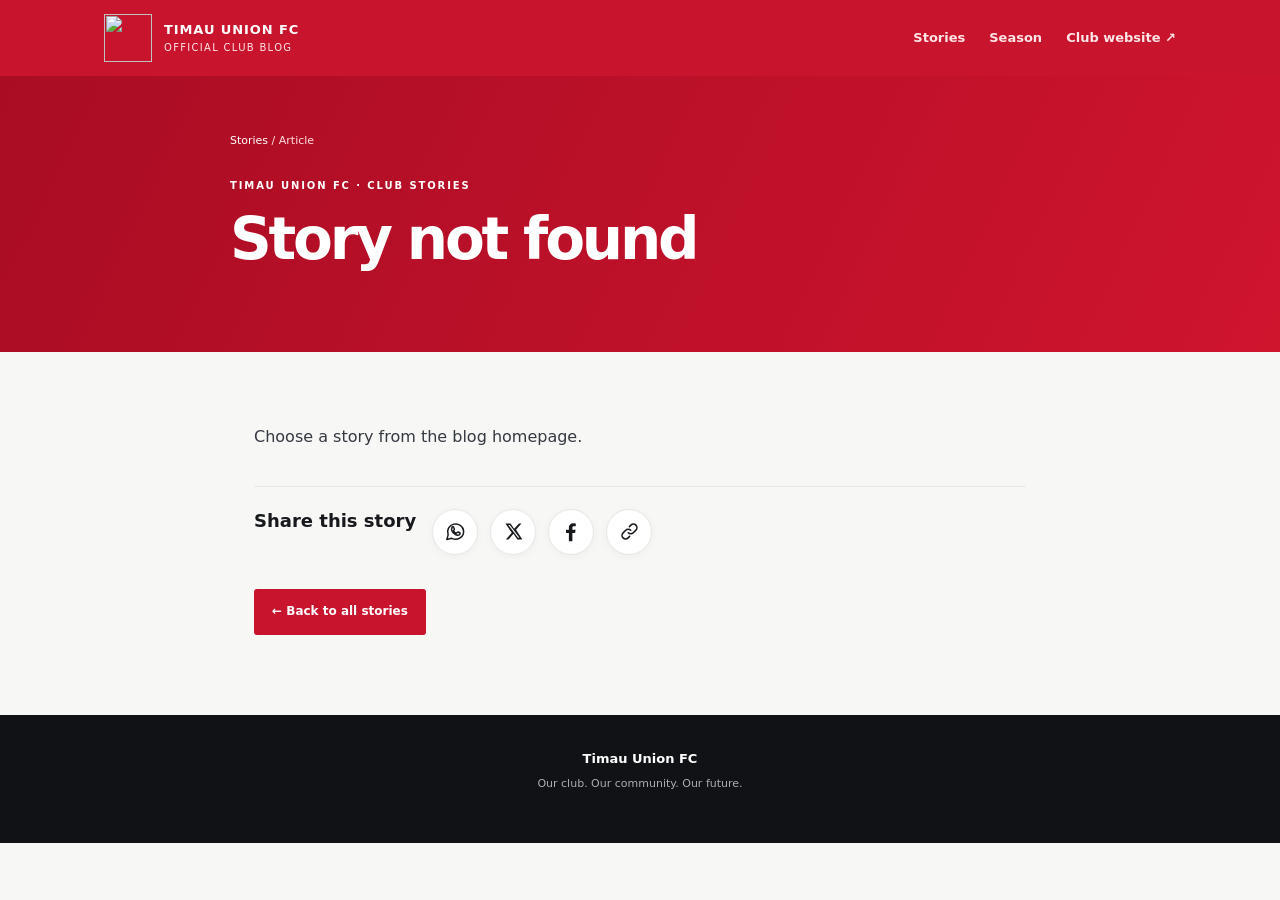
==== commit 84af8064: "Sync published story social preview metadata" ====
--- a/stories/betika-meru-football-challenge-2026/index.html
+++ b/stories/betika-meru-football-challenge-2026/index.html
@@ -1,38 +1,8 @@
 <!doctype html>
-<html lang="en">
-<head>
-<meta charset="utf-8"><meta name="viewport" content="width=device-width, initial-scale=1">
-<title>Timau Union Returns to Betika Meru Football Challenge: Can the Boys Go Further? | Timau Union FC Blog</title>
-<meta name="description" content="Timau Union returns to the Betika Meru Football Challenge after reaching the knockouts last time. Can the club build on its Zone A second-place finish and go further?">
-<link rel="canonical" href="https://blog.timauunionfc.co.ke/stories/betika-meru-football-challenge-2026/">
-<link rel="icon" href="https://timauunionfc.co.ke/assets/club-crest.jpg" type="image/jpeg">
-<link rel="stylesheet" href="/assets/styles.css"><link rel="stylesheet" href="/assets/blog-content.css">
-<meta property="og:type" content="article"><meta property="og:site_name" content="Timau Union FC Blog">
-<meta property="og:title" content="Timau Union Returns to Betika Meru Football Challenge: Can the Boys Go Further?">
-<meta property="og:description" content="Timau Union returns to the Betika Meru Football Challenge after reaching the knockouts last time. Can the club build on its Zone A second-place finish and go further?">
-<meta property="og:url" content="https://blog.timauunionfc.co.ke/stories/betika-meru-football-challenge-2026/">
-<meta property="og:image" content="https://timauunionfc.co.ke/assets/club-crest.jpg">
-<meta name="twitter:card" content="summary"><meta name="twitter:title" content="Timau Union Returns to Betika Meru Football Challenge: Can the Boys Go Further?">
-<meta name="twitter:description" content="Timau Union returns to the Betika Meru Football Challenge. Can the boys go further?">
-</head>
-<body>
-<a class="skip-link" href="#story-main">Skip to story</a>
-<header class="site-header"><div class="header-inner"><a class="brand" href="/"><img src="https://timauunionfc.co.ke/assets/club-crest.jpg" alt="" width="48" height="48"><span><strong>TIMAU UNION FC</strong><small>OFFICIAL CLUB BLOG</small></span></a><nav aria-label="Main navigation"><a href="/">Stories</a><a href="https://timauunionfc.co.ke/season.html">Season</a><a href="https://timauunionfc.co.ke/">Club website ↗</a></nav></div></header>
-<main id="story-main">
-<header class="article-hero"><div class="article-hero-inner"><div class="breadcrumbs"><a href="/">Stories</a> / Article</div><p class="eyebrow">TIMAU UNION FC · CLUB STORIES</p><h1 id="story-title">Loading story…</h1><p id="story-excerpt" class="article-deck"></p><div class="article-byline" id="story-byline"></div></div></header>
-<article class="article-layout">
-<div>
-<div id="story-image-wrap" hidden><img id="story-image" class="dynamic-story-image" alt=""></div>
-<div id="story-body" class="article-content"><p>Loading the article…</p></div>
-<p><a class="button button-red" href="/">← Back to all stories</a></p>
-<section class="story-share" aria-label="Share this article"><h2>Share this article</h2><div class="story-share-links">
+<html lang="en"><head><meta charset="utf-8"><meta name="viewport" content="width=device-width, initial-scale=1"><title>Timau Union Returns to Betika Meru Football Challenge: Can the Boys Go Further? | Timau Union FC Blog</title><meta name="description" content="Timau Union returns to the Betika Meru Football Challenge after reaching the knockouts last time. Can the club build on its Zone A second-place finish and go further?"><meta name="theme-color" content="#c9142d"><link rel="icon" href="https://timauunionfc.co.ke/assets/club-crest.jpg" type="image/jpeg"><link rel="stylesheet" href="/assets/styles.css"><link rel="stylesheet" href="/assets/blog-content.css"><meta property="og:site_name" content="Timau Union FC Blog"><meta property="og:type" content="article"><meta property="og:title" content="Timau Union Returns to Betika Meru Football Challenge: Can the Boys Go Further?"><meta property="og:description" content="Timau Union returns to the Betika Meru Football Challenge after reaching the knockouts last time. Can the club build on its Zone A second-place finish and go further?"><meta property="og:url" content="https://blog.timauunionfc.co.ke/stories/betika-meru-football-challenge-2026/"><meta property="og:image" content="https://owvvimydkjsjlrmnzvdi.supabase.co/storage/v1/object/public/blog-article-images/1793002315790-ca7701af-5d14-44d5-bff4-040ede05da2e.png"><meta property="og:image:secure_url" content="https://owvvimydkjsjlrmnzvdi.supabase.co/storage/v1/object/public/blog-article-images/1793002315790-ca7701af-5d14-44d5-bff4-040ede05da2e.png"><meta property="og:image:type" content="image/png"><meta property="og:image:alt" content="Timau Union Returns to Betika Meru Football Challenge: Can the Boys Go Further?"><meta name="twitter:card" content="summary_large_image"><meta name="twitter:title" content="Timau Union Returns to Betika Meru Football Challenge: Can the Boys Go Further?"><meta name="twitter:description" content="Timau Union returns to the Betika Meru Football Challenge after reaching the knockouts last time. Can the club build on its Zone A second-place finish and go further?"><meta name="twitter:image" content="https://owvvimydkjsjlrmnzvdi.supabase.co/storage/v1/object/public/blog-article-images/1793002315790-ca7701af-5d14-44d5-bff4-040ede05da2e.png"><link rel="canonical" href="https://blog.timauunionfc.co.ke/stories/betika-meru-football-challenge-2026/"></head>
+<body class="story-page"><a class="skip-link" href="#story-main">Skip to story</a><header class="site-header"><div class="header-inner"><a class="brand" href="/"><img src="https://timauunionfc.co.ke/assets/club-crest.jpg" alt="" width="48" height="48"><span><strong>TIMAU UNION FC</strong><small>OFFICIAL CLUB BLOG</small></span></a><nav aria-label="Main navigation"><a href="/">Stories</a><a href="https://timauunionfc.co.ke/season.html">Season</a><a href="https://timauunionfc.co.ke/">Club website ↗</a></nav></div></header><main id="story-main"><header class="article-hero"><div class="article-hero-inner"><div class="breadcrumbs"><a href="/">Stories</a> / Article</div><p class="eyebrow">TIMAU UNION FC · CLUB STORIES</p><h1 id="story-title">Loading story…</h1><p id="story-excerpt" class="article-deck"></p><div class="article-byline" id="story-byline"></div></div></header><article class="article-layout"><div id="story-image-wrap" hidden><img id="story-image" class="dynamic-story-image" alt=""></div><div id="story-body" class="article-content"><p>Loading the article…</p></div><section class="story-share" aria-label="Share this article"><h2>Share this story</h2><div class="story-share-links">
 <a class="share-icon share-whatsapp" data-share-page data-share="whatsapp" aria-label="Share on WhatsApp" title="Share on WhatsApp" target="_blank" rel="noopener noreferrer"><svg viewBox="0 0 24 24" aria-hidden="true"><path d="M20.5 11.7a8.4 8.4 0 0 1-12.4 7.4L3 20.4l1.3-4.9A8.4 8.4 0 1 1 20.5 11.7Z"/><path d="M8.2 7.6c.2-.5.5-.5.8-.5h.5c.2 0 .4.1.5.5l.8 1.8c.1.3.1.5-.1.7l-.6.7c-.2.2-.2.4 0 .7.6 1 1.4 1.7 2.4 2.2.3.1.5.1.7-.1l.8-.9c.2-.2.4-.3.7-.2l1.7.8c.3.1.4.3.4.5 0 .3-.2 1.1-.7 1.5-.5.5-1.2.7-2 .6-1-.1-2.3-.7-3.7-1.9-1.2-1-2.1-2.3-2.4-3.4-.3-1 .1-2 .4-2.5Z"/></svg></a>
 <a class="share-icon share-x" data-share-page data-share="x" aria-label="Share on X" title="Share on X" target="_blank" rel="noopener noreferrer"><svg viewBox="0 0 24 24" aria-hidden="true"><path d="M18.9 2H22l-6.8 7.8L23.2 22h-6.3l-5-7.1L5.7 22H2.5l7.3-8.4L1.8 2h6.5l4.5 6.5L18.9 2Zm-1.1 18h1.7L7.3 3.9H5.5L17.8 20Z"/></svg></a>
 <a class="share-icon share-facebook" data-share-page data-share="facebook" aria-label="Share on Facebook" title="Share on Facebook" target="_blank" rel="noopener noreferrer"><svg viewBox="0 0 24 24" aria-hidden="true"><path d="M13.5 22v-8.9h3l.5-3.5h-3.5V7.4c0-1 .3-1.7 1.8-1.7h1.9V2.6c-.9-.1-1.9-.2-2.8-.2-2.8 0-4.7 1.7-4.7 4.8v2.4H6.6v3.5h3.1V22h3.8Z"/></svg></a>
 <button class="share-icon share-link" type="button" data-share-copy aria-label="Copy article link" title="Copy article link"><svg viewBox="0 0 24 24" aria-hidden="true"><path d="M10.6 13.4a4 4 0 0 0 5.7 0l3-3a4 4 0 0 0-5.7-5.7l-1.7 1.7"/><path d="M13.4 10.6a4 4 0 0 0-5.7 0l-3 3a4 4 0 0 0 5.7 5.7l1.7-1.7"/></svg></button>
-<span class="share-copy-status" aria-live="polite"></span></div></section>
-</div>
-</article></main>
-<footer class="site-footer"><a class="footer-brand" href="https://timauunionfc.co.ke/">Timau Union FC</a><p>Our club. Our community. Our future.</p></footer>
-<script src="https://cdn.jsdelivr.net/npm/@supabase/supabase-js@2"></script><script src="/assets/blog-config.js"></script><script src="/assets/brand.js" defer></script><script src="/assets/story.js" defer></script><script src="/assets/site.js" defer></script>
-</body></html>+<span class="share-copy-status" aria-live="polite"></span></div></section><p><a class="button button-red" href="/">← Back to all stories</a></p></article></main><footer class="site-footer"><a class="footer-brand" href="https://timauunionfc.co.ke/">Timau Union FC</a><p>Our club. Our community. Our future.</p></footer><script src="https://cdn.jsdelivr.net/npm/@supabase/supabase-js@2"></script><script src="/assets/blog-config.js"></script><script src="/assets/brand.js" defer></script><script src="/assets/story.js" defer></script><script src="/assets/site.js" defer></script></body></html>
--- a/assets/blog-content.css
+++ b/assets/blog-content.css
@@ -20,3 +20,49 @@
 .story-share-links .share-icon:focus-visible{outline:3px solid var(--lime);outline-offset:3px}
 .share-copy-status{font-size:12px;color:var(--muted);min-height:1.5em}
 @media(max-width:600px){.story-share-links{gap:10px}.story-share-links .share-icon{width:44px;height:44px}}
+
+
+/* Story page layout: keep poster above readable full-width article text. */
+.story-page .article-layout{display:block;width:100%;max-width:820px;margin:0 auto;padding:42px 24px 64px;}
+.story-page #story-image-wrap{display:block;width:100%;max-width:100%;margin:0 0 28px;}
+.story-page .dynamic-story-image{display:block;width:100%;height:auto;max-width:100%;max-height:none;object-fit:unset;margin:0;}
+.story-page .article-content{display:block;width:100%;max-width:100%;min-width:0;font-size:16px;line-height:1.85;overflow-wrap:normal;word-break:normal;}
+.story-page .article-layout>p,.story-page .article-layout>.story-share{width:100%;}
+@media(max-width:700px){.story-page .article-layout{padding:30px 18px 44px;}.story-page .dynamic-story-image{width:100%;height:auto;max-width:100%;max-height:none;}}
+
+
+/* Related reading at the end of each story. */
+.story-page .related-stories{width:100%;margin:42px 0 30px;padding:28px 0;border-top:1px solid var(--line);border-bottom:1px solid var(--line);}
+.story-page .related-stories h2{margin:0 0 8px;font-size:24px;line-height:1.25;color:var(--ink);}
+.story-page .related-stories-intro{margin:0 0 20px;color:var(--muted);font-size:14px;line-height:1.6;}
+.story-page .related-stories-grid{display:grid;grid-template-columns:repeat(3,minmax(0,1fr));gap:16px;}
+.story-page .related-story-card{min-width:0;display:flex;flex-direction:column;align-items:flex-start;padding:0 0 16px;border:1px solid var(--line);background:#fff;overflow:hidden;}
+.story-page .related-story-image-link{display:block;width:100%;aspect-ratio:16/9;background:#f2f2f0;overflow:hidden;}
+.story-page .related-story-image{display:block;width:100%;height:100%;object-fit:cover;}
+.story-page .related-story-category{margin:14px 14px 5px;color:var(--red);font-size:10px;font-weight:800;letter-spacing:.08em;text-transform:uppercase;}
+.story-page .related-story-card h3{margin:8px 14px;font-size:16px;line-height:1.4;overflow-wrap:anywhere;}
+.story-page .related-story-card h3 a{color:var(--ink);text-decoration:none;}
+.story-page .related-story-card h3 a:hover{text-decoration:underline;color:var(--red);}
+.story-page .related-story-excerpt{margin:0 14px 14px;font-size:13px;line-height:1.6;color:var(--muted);}
+.story-page .related-story-read{margin:auto 14px 0;color:var(--red);font-size:12px;font-weight:800;text-decoration:none;}
+.story-page .related-story-read:hover,.story-page .related-stories-all:hover{text-decoration:underline;}
+.story-page .related-stories-all{display:inline-block;margin-top:22px;color:var(--red);font-size:13px;font-weight:800;text-decoration:none;}
+@media(max-width:700px){.story-page .related-stories-grid{grid-template-columns:1fr;gap:14px}.story-page .related-story-card{display:grid;grid-template-columns:112px minmax(0,1fr);grid-template-rows:auto auto 1fr;column-gap:12px;padding:0 12px 12px}.story-page .related-story-image-link{grid-column:1;grid-row:1/4;width:112px;aspect-ratio:4/5;margin-top:12px}.story-page .related-story-category{grid-column:2;margin:14px 0 0}.story-page .related-story-card h3{grid-column:2;margin:5px 0;font-size:15px}.story-page .related-story-excerpt{grid-column:2;margin:0 0 8px;font-size:12px}.story-page .related-story-read{grid-column:2;margin:0;font-size:12px}.story-page .related-story-card:not(:has(.related-story-image-link)){display:flex;padding:14px}.story-page .related-story-card:not(:has(.related-story-image-link)) .related-story-category{margin:0}.story-page .related-story-card:not(:has(.related-story-image-link)) h3{margin:5px 0}.story-page .related-story-card:not(:has(.related-story-image-link)) .related-story-excerpt{margin:0 0 8px}.story-page .related-story-card:not(:has(.related-story-image-link)) .related-story-read{margin-top:auto}}
+
+/* Compact, branded reading list below the story-sharing controls. */
+.story-page .related-stories{width:100%;margin:30px 0 26px;padding:24px 0;border-top:3px solid var(--red);border-bottom:1px solid var(--line);}
+.story-page .related-stories h2{margin:0 0 5px;font-size:23px;line-height:1.25;color:var(--ink);}
+.story-page .related-stories-intro{margin:0 0 16px;color:var(--muted);font-size:13px;line-height:1.6;}
+.story-page .related-stories-grid{display:flex;flex-direction:column;gap:0;border-top:1px solid var(--line);}
+.story-page .related-story-card{display:block;min-width:0;padding:15px 14px;border:0;border-bottom:1px solid var(--line);border-left:3px solid transparent;background:#fff;transition:background .15s ease,border-color .15s ease;}
+.story-page .related-story-card:hover{background:#fff8f8;border-left-color:var(--red);}
+.story-page .related-story-meta{display:flex;align-items:center;flex-wrap:wrap;gap:10px;margin:0 0 6px;}
+.story-page .related-story-category{margin:0;color:var(--red);font-size:10px;font-weight:800;letter-spacing:.08em;text-transform:uppercase;}
+.story-page .related-story-date{color:var(--muted);font-size:11px;}
+.story-page .related-story-title{display:inline-block;color:var(--ink);font-size:16px;font-weight:800;line-height:1.4;text-decoration:none;}
+.story-page .related-story-title:hover{color:var(--red);text-decoration:underline;}
+.story-page .related-story-excerpt{margin:5px 0 7px;color:var(--muted);font-size:13px;line-height:1.55;}
+.story-page .related-story-read{display:inline-block;margin:0;color:var(--red);font-size:12px;font-weight:800;text-decoration:none;}
+.story-page .related-story-read:hover,.story-page .related-stories-all:hover{text-decoration:underline;}
+.story-page .related-stories-all{display:inline-flex;align-items:center;gap:8px;margin-top:16px;padding:10px 14px;background:var(--red);color:#fff;font-size:12px;font-weight:800;text-decoration:none;}
+.story-page .related-stories-all:hover{background:#9f1023;text-decoration:none;}
